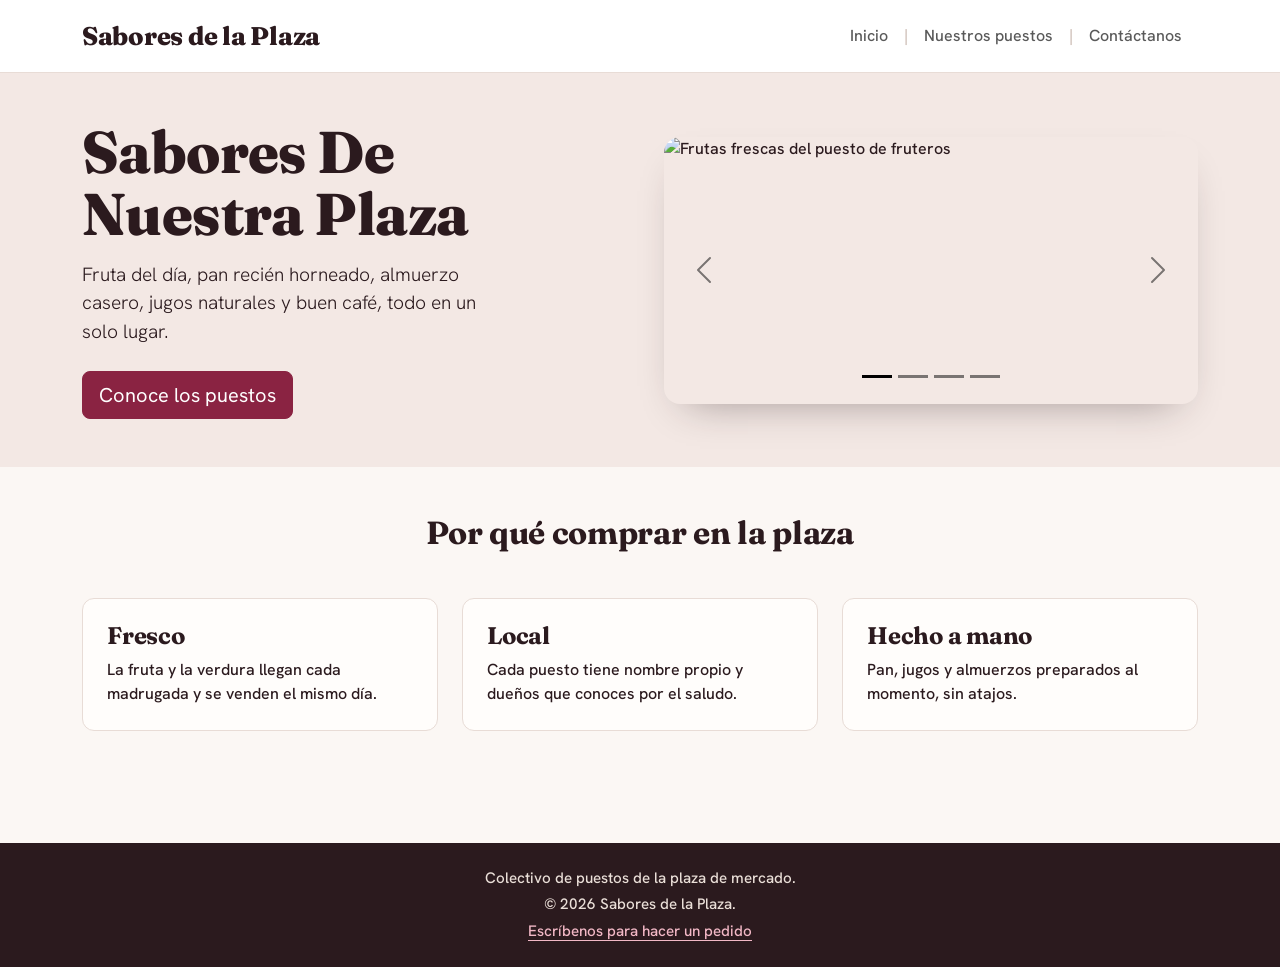
==== plaza/index.html @ 6cb270d8 "Construyo la página de puestos" ====
<!--
============================================================
Página de INICIO · Sabores de la Plaza
Ejercicios 01, 02, 03, 07 y 08
============================================================
Sabores de la Plaza es un colectivo de puestos de una plaza de
mercado: fruteros, panadería, almuerzos, jugos naturales y café.
Quieren un sitio de tres páginas: index.html (esta), puestos.html
y contacto.html. Escribe tu HTML DEBAJO de este comentario.
Todo con Bootstrap: nada de JavaScript propio.

Ejercicio 01 · Bootstrap instalado (en las TRES páginas)
  - El esqueleto de siempre, con el <meta name="viewport">.
  - En el <head>: el CSS de Bootstrap 5 (cópialo de la documentación)
    y DESPUÉS tu <link href="styles.css" rel="stylesheet">.
  - Al final del <body>: el <script> de bootstrap.bundle.min.js.

Ejercicio 02 · Barra de navegación (idéntica en las TRES páginas)
  - Una navbar con navbar-expand-lg, la marca "Sabores de la Plaza"
    (clase navbar-brand) y el botón navbar-toggler para el celular.
  - El data-bs-target del botón apunta al id del div collapse.
  - Enlaces a index.html, puestos.html y contacto.html.

Ejercicio 03 · La bienvenida (solo en esta página)
  - Un banner (hero) con el único <h1> de esta página, una frase y un
    botón (clase btn) que lleve a puestos.html o a contacto.html.
  - Una fila con 3 o 4 bloques de presentación (fresco, local,
    hecho a mano…): uno debajo del otro en el celular y todos en
    una sola fila en el computador.
  - Un <footer> con los datos del colectivo.

Ejercicio 07 · El carrusel (aquí o en puestos.html)
  - El cliente quiere "fotos que pasen solas". Búscalo en
    Components → Carousel. Al menos 3 fotos, cada una con alt.
  - En plaza/img/ tienes 3 imágenes listas para usar.

Ejercicio 08 · La letra (en las TRES páginas)
  - El <link> de Google Fonts con tu fuente, en el <head>.
============================================================
-->

<!DOCTYPE html>
<html lang="es">
<head>
  <meta charset="UTF-8">
  <meta name="viewport" content="width=device-width, initial-scale=1">
  <title>Sabores de la Plaza · Inicio</title>
  <link rel="preconnect" href="https://fonts.googleapis.com">
  <link rel="preconnect" href="https://fonts.gstatic.com" crossorigin>
  <link href="https://fonts.googleapis.com/css2?family=Hanken+Grotesk:wght@400;500;600&family=Fraunces:opsz,wght@9..144,600;700;800&display=swap" rel="stylesheet">
  <link href="https://cdn.jsdelivr.net/npm/bootstrap@5.3.3/dist/css/bootstrap.min.css" rel="stylesheet">
  <link href="styles.css" rel="stylesheet">
</head>
<body>
  <nav class="navbar navbar-expand-lg bg-body py-3">
    <div class="container">
      <a class="navbar-brand" href="index.html">Sabores de la Plaza</a>
      <button class="navbar-toggler" type="button" data-bs-toggle="collapse" data-bs-target="#menuPrincipal" aria-controls="menuPrincipal" aria-expanded="false" aria-label="Abrir el menú">
        <span class="navbar-toggler-icon"></span>
      </button>
      <div class="collapse navbar-collapse" id="menuPrincipal">
        <ul class="navbar-nav ms-auto">
          <li class="nav-item"><a class="nav-link" href="index.html">Inicio</a></li>
          <li class="nav-item"><a class="nav-link" href="puestos.html">Nuestros puestos</a></li>
          <li class="nav-item"><a class="nav-link" href="contacto.html">Contáctanos</a></li>
        </ul>
      </div>
    </div>
  </nav>
 
  <header class="hero py-5">
    <div class="container">
      <div class="row align-items-center g-5">
        <div class="col-lg-6">
          <h1>Sabores De Nuestra Plaza</h1>
          <p class="lead mt-3">Fruta del día, pan recién horneado, almuerzo casero, jugos naturales y buen café, todo en un solo lugar.</p>
          <a class="btn btn-primary btn-lg mt-2" href="puestos.html">Conoce los puestos</a>
        </div>
        <div class="col-lg-6">
          <div id="carruselPlaza" class="carousel slide" data-bs-ride="carousel" data-bs-theme="dark">
            <div class="carousel-indicators">
              <button type="button" data-bs-target="#carruselPlaza" data-bs-slide-to="0" class="active" aria-current="true" aria-label="Frutas"></button>
              <button type="button" data-bs-target="#carruselPlaza" data-bs-slide-to="1" aria-label="Panadería"></button>
              <button type="button" data-bs-target="#carruselPlaza" data-bs-slide-to="2" aria-label="Café"></button>
              <button type="button" data-bs-target="#carruselPlaza" data-bs-slide-to="3" aria-label="Almuerzos"></button>
            </div>
            <div class="carousel-inner">
              <div class="carousel-item active">
                <img src="img/frutas.svg" class="d-block w-100" alt="Frutas frescas del puesto de fruteros">
              </div>
              <div class="carousel-item">
                <img src="img/pan.svg" class="d-block w-100" alt="Pan recién horneado de la panadería">
              </div>
              <div class="carousel-item">
                <img src="img/cafe.svg" class="d-block w-100" alt="Taza de café del puesto de café">
              </div>
              <div class="carousel-item">
                <img src="img/almuerzos.svg" class="d-block w-100" alt="Plato de almuerzo casero del puesto de almuerzos">
              </div>
            </div>
            <button class="carousel-control-prev" type="button" data-bs-target="#carruselPlaza" data-bs-slide="prev">
              <span class="carousel-control-prev-icon" aria-hidden="true"></span>
              <span class="visually-hidden">Anterior</span>
            </button>
            <button class="carousel-control-next" type="button" data-bs-target="#carruselPlaza" data-bs-slide="next">
              <span class="carousel-control-next-icon" aria-hidden="true"></span>
              <span class="visually-hidden">Siguiente</span>
            </button>
          </div>
        </div>
      </div>
    </div>
  </header>
 
  <main class="container py-5">
    <h2 class="text-center mb-5">Por qué comprar en la plaza</h2>
    <div class="row g-4">
      <div class="col-12 col-md-4">
        <div class="valor card h-100">
          <div class="card-body p-4">
            <h3 class="card-title h4">Fresco</h3>
            <p class="card-text mb-0">La fruta y la verdura llegan cada madrugada y se venden el mismo día.</p>
          </div>
        </div>
      </div>
      <div class="col-12 col-md-4">
        <div class="valor card h-100">
          <div class="card-body p-4">
            <h3 class="card-title h4">Local</h3>
            <p class="card-text mb-0">Cada puesto tiene nombre propio y dueños que conoces por el saludo.</p>
          </div>
        </div>
      </div>
      <div class="col-12 col-md-4">
        <div class="valor card h-100">
          <div class="card-body p-4">
            <h3 class="card-title h4">Hecho a mano</h3>
            <p class="card-text mb-0">Pan, jugos y almuerzos preparados al momento, sin atajos.</p>
          </div>
        </div>
      </div>
    </div>
  </main>
 
  <footer class="pie py-4">
    <div class="container">
      <p class="mb-1">Colectivo de puestos de la plaza de mercado.</p>
      <p class="mb-1">© 2026 Sabores de la Plaza.</p>
      <p class="mb-0"><a href="contacto.html">Escríbenos para hacer un pedido</a></p>
    </div>
  </footer>
 
  <script src="https://cdn.jsdelivr.net/npm/bootstrap@5.3.3/dist/js/bootstrap.bundle.min.js"></script>
</body>
</html>
---- plaza/styles.css ----
/*
============================================================
Ejercicio 08 · La identidad visual de Sabores de la Plaza
============================================================
El cliente pidió "nuestros propios colores, no el azul de todos
los sitios" y "una letra que se sienta cálida".
Escribe tu CSS DEBAJO de este comentario.

  - En :root, cambia --bs-primary y --bs-primary-rgb por tu color
    principal (el mismo color: uno en hexadecimal y otro en números).
  - En :root, cambia --bs-body-font-family por la fuente que traes
    de Google Fonts (el mismo nombre que va en el <link>).
  - Una regla para .btn-primary que cambie --bs-btn-bg (y si
    quieres, --bs-btn-border-color y --bs-btn-hover-bg).

Recuerda: este archivo se enlaza DESPUÉS de Bootstrap.
La paleta es tuya: colores cálidos de plaza de mercado.
============================================================
*/

/*
============================================================
Ejercicio 08 · La identidad visual de Sabores de la Plaza
============================================================
El cliente pidió "nuestros propios colores, no el azul de todos
los sitios" y "una letra que se sienta cálida".
Escribe tu CSS DEBAJO de este comentario.

  - En :root, cambia --bs-primary y --bs-primary-rgb por tu color
    principal (el mismo color: uno en hexadecimal y otro en números).
  - En :root, cambia --bs-body-font-family por la fuente que traes
    de Google Fonts (el mismo nombre que va en el <link>).
  - Una regla para .btn-primary que cambie --bs-btn-bg (y si
    quieres, --bs-btn-border-color y --bs-btn-hover-bg).

Recuerda: este archivo se enlaza DESPUÉS de Bootstrap.
La paleta es tuya: colores cálidos de plaza de mercado.
============================================================
*/

/* Paleta: vino mora (principal), rosa polvo (superficies), tinta de café (texto) */
/*
============================================================
Ejercicio 08 · La identidad visual de Sabores de la Plaza
============================================================
El cliente pidió "nuestros propios colores, no el azul de todos
los sitios" y "una letra que se sienta cálida".
Escribe tu CSS DEBAJO de este comentario.

  - En :root, cambia --bs-primary y --bs-primary-rgb por tu color
    principal (el mismo color: uno en hexadecimal y otro en números).
  - En :root, cambia --bs-body-font-family por la fuente que traes
    de Google Fonts (el mismo nombre que va en el <link>).
  - Una regla para .btn-primary que cambie --bs-btn-bg (y si
    quieres, --bs-btn-border-color y --bs-btn-hover-bg).

Recuerda: este archivo se enlaza DESPUÉS de Bootstrap.
La paleta es tuya: colores cálidos de plaza de mercado.
============================================================
*/

/* Paleta: vino mora (principal), rosa polvo (superficies), tinta de café (texto) */
:root {
  --bs-primary: #8a2342;
  --bs-primary-rgb: 138, 35, 66;
  --bs-body-font-family: "Hanken Grotesk", "Fraunces", system-ui, sans-serif;
  --bs-body-bg: #fbf7f4;
  --bs-body-color: #2b1a1e;
  --bs-body-font-weight: 500;
  --bs-link-color: #8a2342;
  --bs-link-color-rgb: 138, 35, 66;
  --bs-link-hover-color: #6d1a34;
  --bs-link-hover-color-rgb: 109, 26, 52;
  --fuente-titulos: "Fraunces", Georgia, serif;
  --plaza-acento: #e0a63a;
  --plaza-tinta: #2b1a1e;
  --plaza-linea: #e8dcd6;
  --plaza-suave: #f3e8e4;
}
 
.btn-primary {
  --bs-btn-bg: #8a2342;
  --bs-btn-border-color: #8a2342;
  --bs-btn-hover-bg: #6d1a34;
  --bs-btn-hover-border-color: #6d1a34;
  --bs-btn-active-bg: #5a152b;
  --bs-btn-active-border-color: #5a152b;
  --bs-btn-disabled-bg: #8a2342;
  --bs-btn-disabled-border-color: #8a2342;
}
 
/* Títulos en serif de alto contraste; el cuerpo en sans limpia */
h1, h2, h3, .h1, .h2, .h3, .h4, .h5, .navbar-brand, .modal-title {
  font-family: var(--fuente-titulos);
  font-weight: 700;
  line-height: 1.1;
  letter-spacing: -0.01em;
}
h2 { font-size: 2rem; }
h3, .h4 { font-size: 1.5rem; }
.h5 { font-size: 1.35rem; }
 
/* Barra de navegación sobria */
.navbar {
  border-bottom: 1px solid var(--plaza-linea);
}
.navbar-brand {
  font-size: 1.6rem;
  font-weight: 800;
  color: var(--plaza-tinta);
}
.navbar-brand:hover { color: var(--bs-primary); }
.nav-link {
  font-weight: 500;
  padding-inline: 1rem !important;
}
.navbar-nav .nav-item {
  display: flex;
  align-items: center;
}
@media (min-width: 992px) {
  .navbar-nav .nav-item + .nav-item::before {
    content: "|";
    color: #c9b8b0;
  }
}
.nav-link:hover,
.nav-link:focus {
  color: var(--bs-primary);
  text-decoration: underline;
  text-underline-offset: 0.45rem;
  text-decoration-thickness: 2px;
}
 
/* Bienvenida */
.hero {
  background: var(--plaza-suave);
}
.hero h1 {
  font-size: clamp(2.4rem, 4.6vw, 4rem);
  font-weight: 800;
  line-height: 1.05;
}
.hero .lead {
  max-width: 36ch;
  font-size: 1.2rem;
}
.carousel {
  border-radius: 1rem;
  overflow: hidden;
  box-shadow: 0 18px 40px -22px rgba(43, 26, 30, 0.45);
}
.carousel-item img {
  width: 100%;
  aspect-ratio: 2 / 1;
  object-fit: cover;
}
 
/* Bloques de presentación: cajitas que se levantan al pasar el cursor */
.valor {
  transition: transform 0.25s ease, box-shadow 0.25s ease;
}
.valor:hover {
  transform: translateY(-6px);
  box-shadow: 0 20px 36px -18px rgba(43, 26, 30, 0.45);
}
.valor p {
  max-width: 34ch;
}
@media (prefers-reduced-motion: reduce) {
  .valor { transition: none; }
  .valor:hover { transform: none; }
}
 
/* Catálogo: el título empieza donde empiezan las tarjetas (3/12 de la fila, con el gutter g-4) */
@media (min-width: 992px) {
  .titulo-catalogo {
    margin-left: calc((100% + 1.5rem) * 0.25);
  }
}
 
.puesto-img {
  height: 11rem;
  object-fit: cover;
  background: #f7e8d0;
}
.card {
  --bs-card-border-color: var(--plaza-linea);
  --bs-card-bg: #fffdfb;
  --bs-card-border-radius: 0.75rem;
  --bs-card-inner-border-radius: 0.75rem;
  overflow: hidden;
}
.caja-categorias {
  background: #fffdfb;
  border: 1px solid var(--plaza-linea);
  border-radius: 0.75rem;
  overflow: hidden;
}
.caja-categorias-titulo {
  background: var(--plaza-suave);
  border-bottom: 1px solid var(--plaza-linea);
  padding: 0.9rem 1rem;
}
.list-group {
  --bs-list-group-border-color: var(--plaza-linea);
  --bs-list-group-bg: #fffdfb;
  --bs-list-group-action-hover-bg: var(--plaza-suave);
  --bs-list-group-border-radius: 0.75rem;
}
.table {
  --bs-table-bg: transparent;
  --bs-table-border-color: var(--plaza-linea);
  --bs-table-striped-bg: #f3ece8;
}
.table td {
  padding: 0.75rem;
}
.table thead th {
  font-family: var(--fuente-titulos);
  font-size: 1.1rem;
  font-weight: 700;
}
 
/* Formulario y preguntas */
.tarjeta-formulario {
  box-shadow: 0 12px 32px -20px rgba(43, 26, 30, 0.45);
}
.tarjeta-formulario .form-label {
  font-size: 0.9rem;
  font-weight: 600;
  margin-bottom: 0.35rem;
}
.form-control,
.form-select {
  --bs-border-color: #d9cbc4;
  border-radius: 0.4rem;
  font-size: 0.95rem;
}
.form-control:focus,
.form-select:focus {
  border-color: var(--bs-primary);
  box-shadow: 0 0 0 0.2rem rgba(138, 35, 66, 0.15);
}
.form-control::placeholder {
  color: #9a8a88;
}
.accordion {
  --bs-accordion-border-color: var(--plaza-linea);
  --bs-accordion-active-bg: var(--plaza-suave);
  --bs-accordion-active-color: var(--plaza-tinta);
  --bs-accordion-btn-focus-box-shadow: 0 0 0 0.2rem rgba(138, 35, 66, 0.2);
}
 
/* Pie de página */
.pie {
  background: var(--plaza-tinta);
  color: #eadfd8;
  margin-top: 4rem;
  text-align: center;
}
.pie p {
  font-family: var(--bs-body-font-family);
  font-size: 0.95rem;
  font-weight: 500;
}
.pie a {
  color: #f2b8c6;
  text-underline-offset: 0.25rem;
}
.pie a:hover {
  color: #fff;
}
 
/* Foco visible para teclado */
:focus-visible {
  outline: 3px solid var(--plaza-acento);
  outline-offset: 2px;
}
---- plaza/styles.css ----
/*
============================================================
Ejercicio 08 · La identidad visual de Sabores de la Plaza
============================================================
El cliente pidió "nuestros propios colores, no el azul de todos
los sitios" y "una letra que se sienta cálida".
Escribe tu CSS DEBAJO de este comentario.

  - En :root, cambia --bs-primary y --bs-primary-rgb por tu color
    principal (el mismo color: uno en hexadecimal y otro en números).
  - En :root, cambia --bs-body-font-family por la fuente que traes
    de Google Fonts (el mismo nombre que va en el <link>).
  - Una regla para .btn-primary que cambie --bs-btn-bg (y si
    quieres, --bs-btn-border-color y --bs-btn-hover-bg).

Recuerda: este archivo se enlaza DESPUÉS de Bootstrap.
La paleta es tuya: colores cálidos de plaza de mercado.
============================================================
*/

/*
============================================================
Ejercicio 08 · La identidad visual de Sabores de la Plaza
============================================================
El cliente pidió "nuestros propios colores, no el azul de todos
los sitios" y "una letra que se sienta cálida".
Escribe tu CSS DEBAJO de este comentario.

  - En :root, cambia --bs-primary y --bs-primary-rgb por tu color
    principal (el mismo color: uno en hexadecimal y otro en números).
  - En :root, cambia --bs-body-font-family por la fuente que traes
    de Google Fonts (el mismo nombre que va en el <link>).
  - Una regla para .btn-primary que cambie --bs-btn-bg (y si
    quieres, --bs-btn-border-color y --bs-btn-hover-bg).

Recuerda: este archivo se enlaza DESPUÉS de Bootstrap.
La paleta es tuya: colores cálidos de plaza de mercado.
============================================================
*/

/* Paleta: vino mora (principal), rosa polvo (superficies), tinta de café (texto) */
/*
============================================================
Ejercicio 08 · La identidad visual de Sabores de la Plaza
============================================================
El cliente pidió "nuestros propios colores, no el azul de todos
los sitios" y "una letra que se sienta cálida".
Escribe tu CSS DEBAJO de este comentario.

  - En :root, cambia --bs-primary y --bs-primary-rgb por tu color
    principal (el mismo color: uno en hexadecimal y otro en números).
  - En :root, cambia --bs-body-font-family por la fuente que traes
    de Google Fonts (el mismo nombre que va en el <link>).
  - Una regla para .btn-primary que cambie --bs-btn-bg (y si
    quieres, --bs-btn-border-color y --bs-btn-hover-bg).

Recuerda: este archivo se enlaza DESPUÉS de Bootstrap.
La paleta es tuya: colores cálidos de plaza de mercado.
============================================================
*/

/* Paleta: vino mora (principal), rosa polvo (superficies), tinta de café (texto) */
:root {
  --bs-primary: #8a2342;
  --bs-primary-rgb: 138, 35, 66;
  --bs-body-font-family: "Hanken Grotesk", "Fraunces", system-ui, sans-serif;
  --bs-body-bg: #fbf7f4;
  --bs-body-color: #2b1a1e;
  --bs-body-font-weight: 500;
  --bs-link-color: #8a2342;
  --bs-link-color-rgb: 138, 35, 66;
  --bs-link-hover-color: #6d1a34;
  --bs-link-hover-color-rgb: 109, 26, 52;
  --fuente-titulos: "Fraunces", Georgia, serif;
  --plaza-acento: #e0a63a;
  --plaza-tinta: #2b1a1e;
  --plaza-linea: #e8dcd6;
  --plaza-suave: #f3e8e4;
}
 
.btn-primary {
  --bs-btn-bg: #8a2342;
  --bs-btn-border-color: #8a2342;
  --bs-btn-hover-bg: #6d1a34;
  --bs-btn-hover-border-color: #6d1a34;
  --bs-btn-active-bg: #5a152b;
  --bs-btn-active-border-color: #5a152b;
  --bs-btn-disabled-bg: #8a2342;
  --bs-btn-disabled-border-color: #8a2342;
}
 
/* Títulos en serif de alto contraste; el cuerpo en sans limpia */
h1, h2, h3, .h1, .h2, .h3, .h4, .h5, .navbar-brand, .modal-title {
  font-family: var(--fuente-titulos);
  font-weight: 700;
  line-height: 1.1;
  letter-spacing: -0.01em;
}
h2 { font-size: 2rem; }
h3, .h4 { font-size: 1.5rem; }
.h5 { font-size: 1.35rem; }
 
/* Barra de navegación sobria */
.navbar {
  border-bottom: 1px solid var(--plaza-linea);
}
.navbar-brand {
  font-size: 1.6rem;
  font-weight: 800;
  color: var(--plaza-tinta);
}
.navbar-brand:hover { color: var(--bs-primary); }
.nav-link {
  font-weight: 500;
  padding-inline: 1rem !important;
}
.navbar-nav .nav-item {
  display: flex;
  align-items: center;
}
@media (min-width: 992px) {
  .navbar-nav .nav-item + .nav-item::before {
    content: "|";
    color: #c9b8b0;
  }
}
.nav-link:hover,
.nav-link:focus {
  color: var(--bs-primary);
  text-decoration: underline;
  text-underline-offset: 0.45rem;
  text-decoration-thickness: 2px;
}
 
/* Bienvenida */
.hero {
  background: var(--plaza-suave);
}
.hero h1 {
  font-size: clamp(2.4rem, 4.6vw, 4rem);
  font-weight: 800;
  line-height: 1.05;
}
.hero .lead {
  max-width: 36ch;
  font-size: 1.2rem;
}
.carousel {
  border-radius: 1rem;
  overflow: hidden;
  box-shadow: 0 18px 40px -22px rgba(43, 26, 30, 0.45);
}
.carousel-item img {
  width: 100%;
  aspect-ratio: 2 / 1;
  object-fit: cover;
}
 
/* Bloques de presentación: cajitas que se levantan al pasar el cursor */
.valor {
  transition: transform 0.25s ease, box-shadow 0.25s ease;
}
.valor:hover {
  transform: translateY(-6px);
  box-shadow: 0 20px 36px -18px rgba(43, 26, 30, 0.45);
}
.valor p {
  max-width: 34ch;
}
@media (prefers-reduced-motion: reduce) {
  .valor { transition: none; }
  .valor:hover { transform: none; }
}
 
/* Catálogo: el título empieza donde empiezan las tarjetas (3/12 de la fila, con el gutter g-4) */
@media (min-width: 992px) {
  .titulo-catalogo {
    margin-left: calc((100% + 1.5rem) * 0.25);
  }
}
 
.puesto-img {
  height: 11rem;
  object-fit: cover;
  background: #f7e8d0;
}
.card {
  --bs-card-border-color: var(--plaza-linea);
  --bs-card-bg: #fffdfb;
  --bs-card-border-radius: 0.75rem;
  --bs-card-inner-border-radius: 0.75rem;
  overflow: hidden;
}
.caja-categorias {
  background: #fffdfb;
  border: 1px solid var(--plaza-linea);
  border-radius: 0.75rem;
  overflow: hidden;
}
.caja-categorias-titulo {
  background: var(--plaza-suave);
  border-bottom: 1px solid var(--plaza-linea);
  padding: 0.9rem 1rem;
}
.list-group {
  --bs-list-group-border-color: var(--plaza-linea);
  --bs-list-group-bg: #fffdfb;
  --bs-list-group-action-hover-bg: var(--plaza-suave);
  --bs-list-group-border-radius: 0.75rem;
}
.table {
  --bs-table-bg: transparent;
  --bs-table-border-color: var(--plaza-linea);
  --bs-table-striped-bg: #f3ece8;
}
.table td {
  padding: 0.75rem;
}
.table thead th {
  font-family: var(--fuente-titulos);
  font-size: 1.1rem;
  font-weight: 700;
}
 
/* Formulario y preguntas */
.tarjeta-formulario {
  box-shadow: 0 12px 32px -20px rgba(43, 26, 30, 0.45);
}
.tarjeta-formulario .form-label {
  font-size: 0.9rem;
  font-weight: 600;
  margin-bottom: 0.35rem;
}
.form-control,
.form-select {
  --bs-border-color: #d9cbc4;
  border-radius: 0.4rem;
  font-size: 0.95rem;
}
.form-control:focus,
.form-select:focus {
  border-color: var(--bs-primary);
  box-shadow: 0 0 0 0.2rem rgba(138, 35, 66, 0.15);
}
.form-control::placeholder {
  color: #9a8a88;
}
.accordion {
  --bs-accordion-border-color: var(--plaza-linea);
  --bs-accordion-active-bg: var(--plaza-suave);
  --bs-accordion-active-color: var(--plaza-tinta);
  --bs-accordion-btn-focus-box-shadow: 0 0 0 0.2rem rgba(138, 35, 66, 0.2);
}
 
/* Pie de página */
.pie {
  background: var(--plaza-tinta);
  color: #eadfd8;
  margin-top: 4rem;
  text-align: center;
}
.pie p {
  font-family: var(--bs-body-font-family);
  font-size: 0.95rem;
  font-weight: 500;
}
.pie a {
  color: #f2b8c6;
  text-underline-offset: 0.25rem;
}
.pie a:hover {
  color: #fff;
}
 
/* Foco visible para teclado */
:focus-visible {
  outline: 3px solid var(--plaza-acento);
  outline-offset: 2px;
}
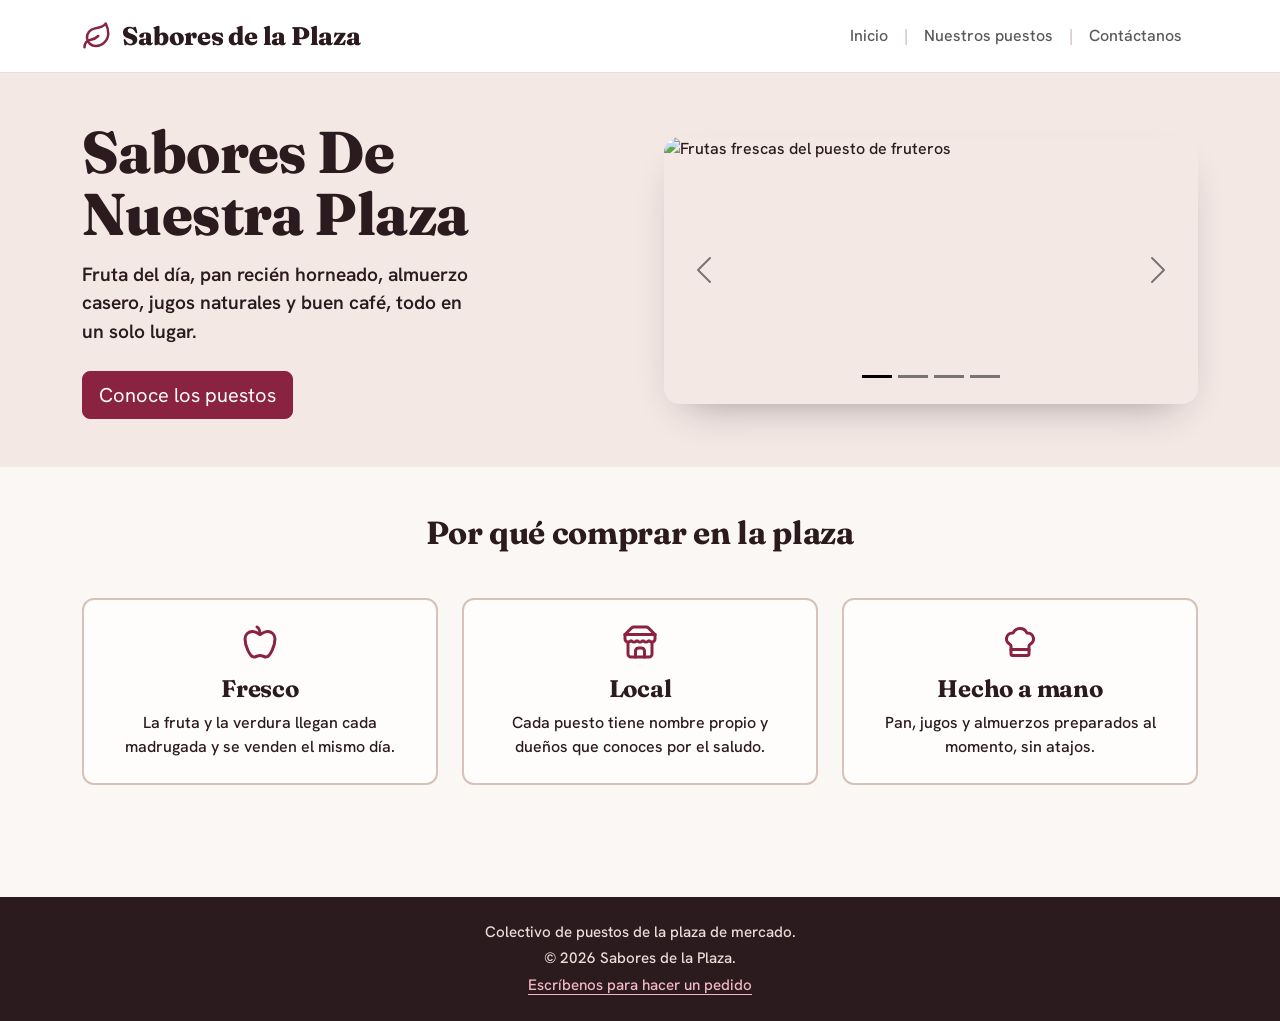
==== commit 7b3d5608: "Construyo la página de puestos" ====
--- a/plaza/index.html
+++ b/plaza/index.html
@@ -45,6 +45,7 @@
   <meta charset="UTF-8">
   <meta name="viewport" content="width=device-width, initial-scale=1">
   <title>Sabores de la Plaza · Inicio</title>
+  <link rel="icon" href="img/logo.svg" type="image/svg+xml">
   <link rel="preconnect" href="https://fonts.googleapis.com">
   <link rel="preconnect" href="https://fonts.gstatic.com" crossorigin>
   <link href="https://fonts.googleapis.com/css2?family=Hanken+Grotesk:wght@400;500;600&family=Fraunces:opsz,wght@9..144,600;700;800&display=swap" rel="stylesheet">
@@ -54,7 +55,7 @@
 <body>
   <nav class="navbar navbar-expand-lg bg-body py-3">
     <div class="container">
-      <a class="navbar-brand" href="index.html">Sabores de la Plaza</a>
+      <a class="navbar-brand" href="index.html"><svg class="logo" xmlns="http://www.w3.org/2000/svg" width="30" height="30" viewBox="0 0 24 24" fill="none" stroke="currentColor" stroke-width="2" stroke-linecap="round" stroke-linejoin="round" aria-hidden="true"><path d="M11 20A7 7 0 0 1 9.8 6.1C15.5 5 17 4.48 19 2c1 2 2 4.18 2 8 0 5.5-4.78 10-10 10Z"/><path d="M2 21c0-3 1.85-5.36 5.08-6C9.5 14.52 12 13 13 12"/></svg>Sabores de la Plaza</a>
       <button class="navbar-toggler" type="button" data-bs-toggle="collapse" data-bs-target="#menuPrincipal" aria-controls="menuPrincipal" aria-expanded="false" aria-label="Abrir el menú">
         <span class="navbar-toggler-icon"></span>
       </button>
@@ -117,7 +118,10 @@
     <div class="row g-4">
       <div class="col-12 col-md-4">
         <div class="valor card h-100">
-          <div class="card-body p-4">
+          <div class="card-body p-4 text-center">
+            <div class="icono-valor mb-3">
+              <svg xmlns="http://www.w3.org/2000/svg" width="36" height="36" viewBox="0 0 24 24" fill="none" stroke="currentColor" stroke-width="2" stroke-linecap="round" stroke-linejoin="round" aria-hidden="true"><path d="M12 20.94c1.5 0 2.75 1.06 4 1.06 3 0 6-8 6-12.22A4.91 4.91 0 0 0 17 5c-2.22 0-4 1.44-5 2-1-.56-2.78-2-5-2a4.9 4.9 0 0 0-5 4.78C2 14 5 22 8 22c1.25 0 2.5-1.06 4-1.06Z"/><path d="M10 2c1 .5 2 2 2 5"/></svg>
+            </div>
             <h3 class="card-title h4">Fresco</h3>
             <p class="card-text mb-0">La fruta y la verdura llegan cada madrugada y se venden el mismo día.</p>
           </div>
@@ -125,7 +129,10 @@
       </div>
       <div class="col-12 col-md-4">
         <div class="valor card h-100">
-          <div class="card-body p-4">
+          <div class="card-body p-4 text-center">
+            <div class="icono-valor mb-3">
+              <svg xmlns="http://www.w3.org/2000/svg" width="36" height="36" viewBox="0 0 24 24" fill="none" stroke="currentColor" stroke-width="2" stroke-linecap="round" stroke-linejoin="round" aria-hidden="true"><path d="m2 7 4.41-4.41A2 2 0 0 1 7.83 2h8.34a2 2 0 0 1 1.42.590L22 7"/><path d="M4 12v8a2 2 0 0 0 2 2h12a2 2 0 0 0 2-2v-8"/><path d="M15 22v-4a2 2 0 0 0-2-2h-2a2 2 0 0 0-2 2v4"/><path d="M2 7h20"/><path d="M22 7v3a2 2 0 0 1-2 2 2.7 2.7 0 0 1-1.59-.630.7.700 0 0 0-.820 0A2.7 2.7 0 0 1 16 12a2.7 2.7 0 0 1-1.59-.630.7.700 0 0 0-.820 0A2.7 2.7 0 0 1 12 12a2.7 2.7 0 0 1-1.59-.630.7.700 0 0 0-.820 0A2.7 2.7 0 0 1 8 12a2.7 2.7 0 0 1-1.59-.630.7.700 0 0 0-.820 0A2.7 2.7 0 0 1 4 12a2 2 0 0 1-2-2V7"/></svg>
+            </div>
             <h3 class="card-title h4">Local</h3>
             <p class="card-text mb-0">Cada puesto tiene nombre propio y dueños que conoces por el saludo.</p>
           </div>
@@ -133,7 +140,10 @@
       </div>
       <div class="col-12 col-md-4">
         <div class="valor card h-100">
-          <div class="card-body p-4">
+          <div class="card-body p-4 text-center">
+            <div class="icono-valor mb-3">
+              <svg xmlns="http://www.w3.org/2000/svg" width="36" height="36" viewBox="0 0 24 24" fill="none" stroke="currentColor" stroke-width="2" stroke-linecap="round" stroke-linejoin="round" aria-hidden="true"><path d="M17 21a1 1 0 0 0 1-1v-5.35c0-.457.316-.844.727-1.041a4 4 0 0 0-2.134-7.589 5 5 0 0 0-9.186 0 4 4 0 0 0-2.134 7.588c.411.198.727.585.727 1.041V20a1 1 0 0 0 1 1Z"/><path d="M6 17h12"/></svg>
+            </div>
             <h3 class="card-title h4">Hecho a mano</h3>
             <p class="card-text mb-0">Pan, jugos y almuerzos preparados al momento, sin atajos.</p>
           </div>
@@ -152,4 +162,4 @@
  
   <script src="https://cdn.jsdelivr.net/npm/bootstrap@5.3.3/dist/js/bootstrap.bundle.min.js"></script>
 </body>
-</html>
+</html>
--- a/plaza/styles.css
+++ b/plaza/styles.css
@@ -59,7 +59,6 @@
 ============================================================
 */
 
-/* Paleta: vino mora (principal), rosa polvo (superficies), tinta de café (texto) */
 :root {
   --bs-primary: #8a2342;
   --bs-primary-rgb: 138, 35, 66;
@@ -109,6 +108,15 @@
   font-weight: 800;
   color: var(--plaza-tinta);
 }
+.navbar-brand {
+  display: flex;
+  align-items: center;
+  gap: 0.65rem;
+}
+.navbar-brand .logo {
+  color: var(--bs-primary);
+  flex-shrink: 0;
+}
 .navbar-brand:hover { color: var(--bs-primary); }
 .nav-link {
   font-weight: 500;
@@ -144,6 +152,7 @@
 .hero .lead {
   max-width: 36ch;
   font-size: 1.2rem;
+  font-weight: 600;
 }
 .carousel {
   border-radius: 1rem;
@@ -157,15 +166,23 @@
 }
  
 /* Bloques de presentación: cajitas que se levantan al pasar el cursor */
-.valor {
+.card.valor {
+  --bs-card-border-width: 2px;
+  --bs-card-border-color: #d6c2b8;
   transition: transform 0.25s ease, box-shadow 0.25s ease;
 }
 .valor:hover {
   transform: translateY(-6px);
   box-shadow: 0 20px 36px -18px rgba(43, 26, 30, 0.45);
 }
+.icono-valor {
+  display: flex;
+  justify-content: center;
+  color: var(--bs-primary);
+}
 .valor p {
   max-width: 34ch;
+  margin-inline: auto;
 }
 @media (prefers-reduced-motion: reduce) {
   .valor { transition: none; }
@@ -276,4 +293,4 @@
 :focus-visible {
   outline: 3px solid var(--plaza-acento);
   outline-offset: 2px;
-}
+}
--- a/plaza/styles.css
+++ b/plaza/styles.css
@@ -59,7 +59,6 @@
 ============================================================
 */
 
-/* Paleta: vino mora (principal), rosa polvo (superficies), tinta de café (texto) */
 :root {
   --bs-primary: #8a2342;
   --bs-primary-rgb: 138, 35, 66;
@@ -109,6 +108,15 @@
   font-weight: 800;
   color: var(--plaza-tinta);
 }
+.navbar-brand {
+  display: flex;
+  align-items: center;
+  gap: 0.65rem;
+}
+.navbar-brand .logo {
+  color: var(--bs-primary);
+  flex-shrink: 0;
+}
 .navbar-brand:hover { color: var(--bs-primary); }
 .nav-link {
   font-weight: 500;
@@ -144,6 +152,7 @@
 .hero .lead {
   max-width: 36ch;
   font-size: 1.2rem;
+  font-weight: 600;
 }
 .carousel {
   border-radius: 1rem;
@@ -157,15 +166,23 @@
 }
  
 /* Bloques de presentación: cajitas que se levantan al pasar el cursor */
-.valor {
+.card.valor {
+  --bs-card-border-width: 2px;
+  --bs-card-border-color: #d6c2b8;
   transition: transform 0.25s ease, box-shadow 0.25s ease;
 }
 .valor:hover {
   transform: translateY(-6px);
   box-shadow: 0 20px 36px -18px rgba(43, 26, 30, 0.45);
 }
+.icono-valor {
+  display: flex;
+  justify-content: center;
+  color: var(--bs-primary);
+}
 .valor p {
   max-width: 34ch;
+  margin-inline: auto;
 }
 @media (prefers-reduced-motion: reduce) {
   .valor { transition: none; }
@@ -276,4 +293,4 @@
 :focus-visible {
   outline: 3px solid var(--plaza-acento);
   outline-offset: 2px;
-}
+}
